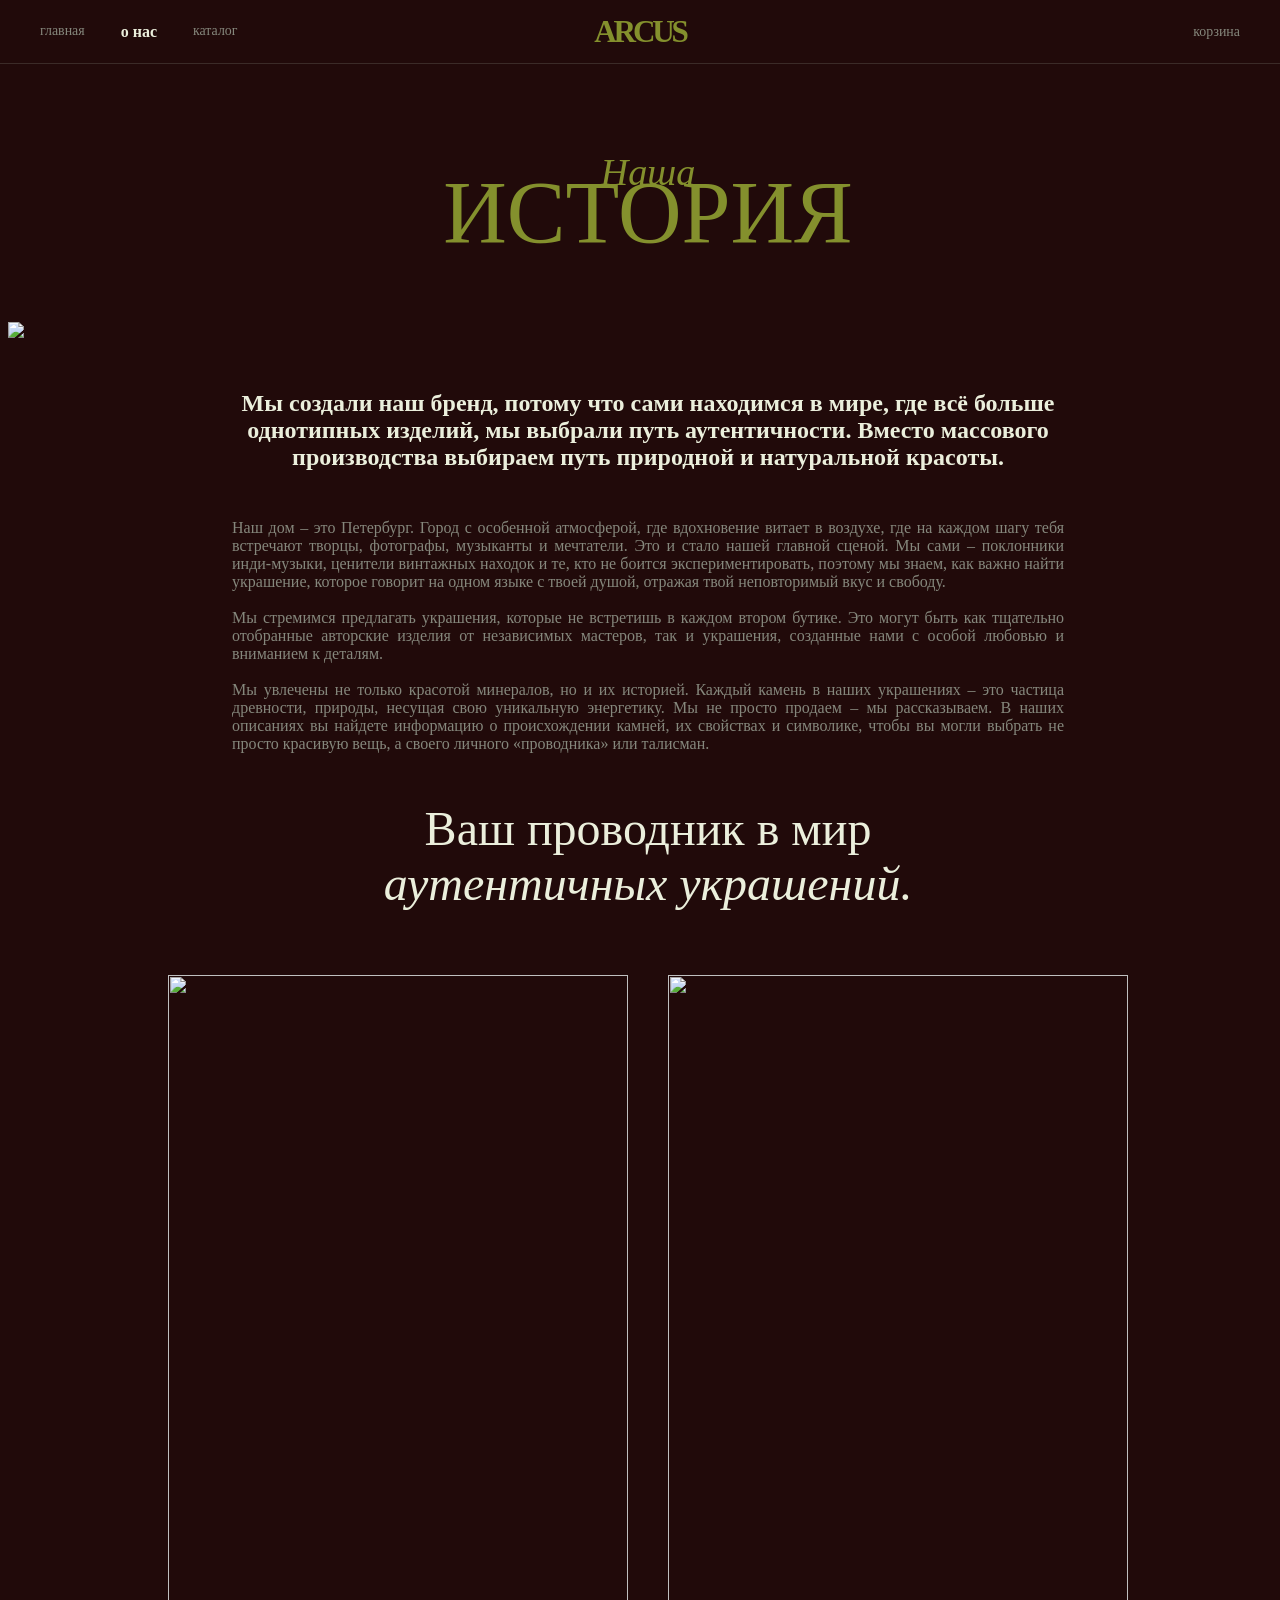
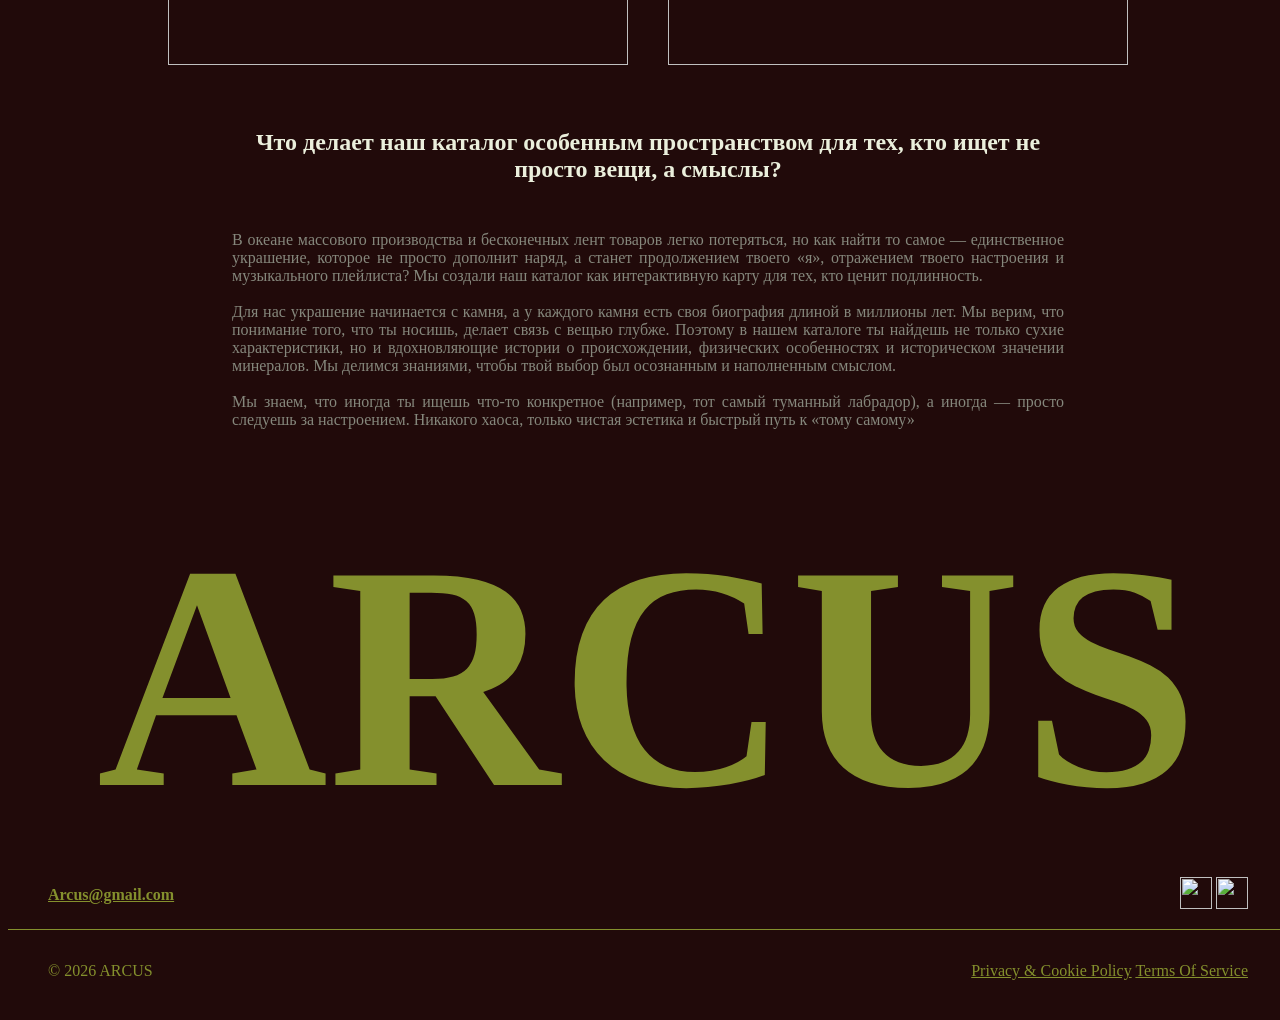
==== about.html @ 4aa3ec5a "Add files via upload" ====
<!DOCTYPE html>
<html lang="en">
<head>
    <meta charset="UTF-8">
    <meta name="viewport" content="width=device-width, initial-scale=1.0">
    <title>О Нас</title>
    <link rel="stylesheet" href="style.css">
     <link rel="icon" type="image/x-icon" href="svg/ARCUS_1.ico">
</head>
<body>




    
     <header>
       <div class="header-grid">

 
      <nav class="nav-left">
       <a href="index.html" class="nav-link ">главная</a>
        <a href="about.html" class="nav-link active">о нас</a>
        <a href="catalog.html" class="nav-link">каталог</a>
      </nav>

    
      <div class="logo">ARCUS</div>

    <nav class="nav-right">
    <a href="#" class="nav-link cart-link" id="desktop-cart-link">
        <span class="cart-text">корзина</span>
        <span class="cart-icon"><img src="svg/shopping-bag-svgrepo-com.svg" width="20"></span>
    </a>
</nav>




      <button class="burger-btn" id="burger-btn" aria-label="Открыть меню">
        <span></span>
        <span></span>
        <span></span>
      </button>

     <div class="mobile-menu" id="mobile-menu">
    <nav class="mobile-nav">
    <a href="index.html" class="nav-link">главная</a>
    <a href="about.html" class="nav-link active">о нас</a>
    <a href="catalog.html" class="nav-link">каталог</a>
</nav>
    </div>



    </header>

   















<main>
    <div class="about-title"> 
        <h2>Наша</h2>
        <h1>ИСТОРИЯ</h1></div>

<div class="about"><img src="img/montsaint-scaled.jpg"></div>

<div class="text-small-container"><div class="about-text narrow">  Мы создали наш бренд, потому что сами находимся в мире, где всё больше однотипных изделий, мы выбрали путь аутентичности. Вместо массового производства выбираем путь природной и натуральной красоты.</div></div>


  
 <div class="text-small-container">
 
 <div class="text-small"><p>Наш дом – это Петербург. Город с особенной атмосферой, где вдохновение витает в воздухе, где на каждом шагу тебя встречают творцы, фотографы, музыканты и мечтатели. Это и стало нашей главной  сценой. Мы сами – поклонники инди-музыки, ценители винтажных находок и те, кто не боится экспериментировать, поэтому мы знаем, как важно найти украшение, которое говорит на одном языке с твоей душой, отражая твой неповторимый вкус и свободу.
    <br>
    <br>Мы стремимся предлагать украшения, которые не встретишь в каждом втором бутике. Это могут быть как тщательно отобранные авторские изделия от независимых мастеров, так и украшения, созданные нами с особой любовью и вниманием к деталям.
    <br>
    <br>Мы увлечены не только красотой минералов, но и их историей. Каждый камень в наших украшениях – это частица древности, природы, несущая свою уникальную энергетику.  Мы не просто продаем – мы рассказываем. В наших описаниях вы найдете информацию о происхождении камней, их свойствах и символике, чтобы вы могли выбрать не просто красивую вещь, а своего личного «проводника» или талисман.</p></div>
</div>


<div class="about-text-2 ">Ваш проводник в мир 
<br><i>аутентичных украшений.</i></div>



<div class = "img-about-container">
<div class="about-img"><img src="img/about/1about.jpg"></div>
<div class="about-img"><img src="img/about/about3.jpg"></div>
</div>

 <div class="text-small-container"><div class="about-text narrow"> Что делает наш каталог особенным пространством для тех, 
кто ищет не просто вещи, а смыслы?</div></div>


 <div class="text-small-container">
 
 <div class="text-small"><p>В океане массового производства и бесконечных лент товаров легко потеряться, но как найти то самое — единственное украшение, которое не просто дополнит наряд, а станет продолжением твоего «я», отражением твоего настроения и музыкального плейлиста? Мы создали наш каталог как интерактивную карту для тех, кто ценит подлинность.
    <br>
    <br>Для нас украшение начинается с камня, а у каждого камня есть своя биография длиной в миллионы лет. Мы верим, что понимание того, что ты носишь, делает связь с вещью глубже. Поэтому в нашем каталоге ты найдешь не только сухие характеристики, но и вдохновляющие истории о происхождении, физических особенностях и историческом значении минералов. Мы делимся знаниями, чтобы твой выбор был осознанным и наполненным смыслом.
    <br>
    <br>Мы знаем, что иногда ты ищешь что-то конкретное (например, тот самый туманный лабрадор), а иногда — просто следуешь за настроением. Никакого хаоса, только чистая эстетика и быстрый путь к «тому самому»</p>
  </div>
</div>
</main>



















     <footer>
  <div class="footer-container">
    <div class="footer-logo">ARCUS</div>
    
    <div class="footer-middle">
      <a href="mailto:Arcus@gmail.com">Arcus@gmail.com</a>

     <div class="social">
        <a href="#"><img src="svg/telegram-svgrepo-com.svg"> </a>
        <a href="#"><img src="svg/instagram-logo-facebook-2-svgrepo-com.svg"></a>
      </div>
    </div>
</div>
<div class ="border"></div>
<div class="footer-container">
    <div class="footer-bottom">
      <p>© 2026 ARCUS</p>
      <div class="terms">
        <a href="#">Privacy & Cookie Policy</a>
        <a href="#">Terms Of Service</a>
      </div>
    </div>
  </div>
</footer>





















<div id="overlay"></div>
<button id="close-modal" class="modal-close-btn" aria-label="Закрыть корзину">
    <svg xmlns="http://www.w3.org/2000/svg" width="28" height="28" viewBox="0 0 24 24" fill="none" stroke="currentColor" stroke-width="2.5" stroke-linecap="round" stroke-linejoin="round">
        <line x1="18" y1="6" x2="6" y2="18"></line>
        <line x1="6" y1="6" x2="18" y2="18"></line>
    </svg>
</button>
<!-- Модальное окно корзины -->
<div id="cart-modal" class="modal">
   
   
  <div class="modal-content">
    <div class="modal-header">  
        <div class="modal-drag-handle"></div>
         <h2 class="form-logo">ARCUS</h2>
    
    </div>
    
    <div class="modal-body" id="modal-body">
     
      <div class="checkout-form">

  <div class="order-header">
    <h3>Ваш заказ:</h3>
    
    <div class="order-item">
      <div class="item-image">
        <img src="img/card/ring1.jpg" alt="Кольцо">
      </div>
      <div class="item-info">
        <div class="item-name">Кольцо золотое<br><span class="item-desc">Размер 18.5</span></div>
        <div class="item-quantity">1 × 22 900 ₽</div>
      </div>
    </div>

    <div class="order-total">
      Сумма: <strong>22 900 ₽</strong>
    </div>
  </div>

  <div class="delivery-section">
    <h3>Доставка</h3>

    <div class="form-grid">

      <!-- Город -->
      <div class="form-group full-width">
        <label for="city">Город</label>
        <div class="input-with-icon">
          <input type="text" id="city" placeholder="Введите город" required>
          <span class="search-icon">
            <svg xmlns="http://www.w3.org/2000/svg" width="20" height="20" viewBox="0 0 24 24" fill="none" stroke="currentColor" stroke-width="2" stroke-linecap="round" stroke-linejoin="round">
              <circle cx="11" cy="11" r="8"></circle>
              <line x1="21" y1="21" x2="16.65" y2="16.65"></line>
            </svg>
          </span>
        </div>
      </div>

      <!-- Способы доставки -->
      <div class="form-group full-width delivery-options">
    <label>Способ доставки</label>
    <div class="radio-group">
        <label class="radio-label">
            <input type="radio" name="delivery" value="cdek">
            <span>Курьерская доставка СДЭК от 6 дней, от 690 ₽</span>
        </label>
        <label class="radio-label">
            <input type="radio" name="delivery" value="pickup">
            <span>Самовывоз из мастерской от 0 дней</span>
        </label>
    </div>
</div>

      <!-- Адрес -->
      <div class="form-group full-width">
        <label for="street">Улица</label>
        <div class="input-with-icon">
          <input type="text" id="street" placeholder="Улица" required>
          <span class="search-icon">
            <svg xmlns="http://www.w3.org/2000/svg" width="20" height="20" viewBox="0 0 24 24" fill="none" stroke="currentColor" stroke-width="2" stroke-linecap="round" stroke-linejoin="round">
              <circle cx="11" cy="11" r="8"></circle>
              <line x1="21" y1="21" x2="16.65" y2="16.65"></line>
            </svg>
          </span>
        </div>
      </div>


    <div class="form-group full-width">
        <label for="house">Дом</label>
        <input type="text" id="house" placeholder="Дом" required>
    </div>

    <div class="form-group full-width">
        <label for="apartment">Квартира/офис</label>
        <input type="text" id="apartment" placeholder="Кв./офис">
    </div>


      <!-- Данные получателя -->
      <div class="form-group full-width">
        <label for="full-name">Введите ФИО</label>
        <input type="text" id="full-name" placeholder="Фамилия Имя Отчество" required>
      </div>

      <div class="form-group full-width">
        <label for="email">E-mail</label>
        <input type="email" id="email" placeholder="your@email.com" required>
      </div>

      <div class="form-group full-width">
        <label for="phone">Контактный телефон</label>
        <input type="tel" id="phone" placeholder="+7 (___) ___-__-__" required>
      </div>

      <!-- Согласие -->
      <div class="form-group full-width consent">
        <label class="checkbox-label">
          <input type="checkbox" required>
          <span>Я принимаю и согласен с условиями и политикой конфиденциальности</span>
        </label>
      </div>

      <!-- Промокод -->
      <div class="form-group full-width">
        <label for="promo">Промокод</label>
        <input type="text" id="promo" placeholder="Введите промокод">
      </div>

    </div>
  </div>

  <div class="form-footer">
    <div class="final-total">
      Итоговая сумма: <strong>22 900 ₽</strong>
    </div>
    <button type="submit" class="submit-button">
      Оформить заказ
    </button>
  </div>

</div>
    </div>
  </div>
</div>
<script>
// Элементы
const cartLink = document.querySelector('.nav-right .nav-link');
const modal = document.getElementById('cart-modal');
const overlay = document.getElementById('overlay');
const closeBtn = document.getElementById('close-modal');  

let scrollY = 0;

// Открытие модального окна
function openCartModal() {
  scrollY = window.scrollY;

  document.body.style.position = 'fixed';
  document.body.style.top = `-${scrollY}px`;
  document.body.style.width = '100%';

  modal.classList.add('show');
  overlay.classList.add('show');
  closeBtn.classList.add('show');      
}

// Закрытие модального окна
function closeCartModal() {
  modal.classList.remove('show');
  overlay.classList.remove('show');
  closeBtn.classList.remove('show');

  document.body.style.position = '';
  document.body.style.top = '';
  document.body.style.width = '';

  window.scrollTo(0, scrollY);
}

// События
cartLink.addEventListener('click', function(e) {
  e.preventDefault();
  openCartModal();
});

closeBtn.addEventListener('click', closeCartModal);
overlay.addEventListener('click', closeCartModal);

// Закрытие по Esc
document.addEventListener('keydown', function(e) {
  if (e.key === "Escape" && modal.classList.contains('show')) {
    closeCartModal();
  }
});

// Burger menu
const burgerBtn = document.getElementById('burger-btn');
const mobileMenu = document.getElementById('mobile-menu');

burgerBtn.addEventListener('click', function() {
  burgerBtn.classList.toggle('open');
  mobileMenu.classList.toggle('open');
  document.body.style.overflow = mobileMenu.classList.contains('open') ? 'hidden' : '';
});

mobileMenu.querySelectorAll('a:not([data-cart])').forEach(function(link) {
  link.addEventListener('click', function() {
    burgerBtn.classList.remove('open');
    mobileMenu.classList.remove('open');
    document.body.style.overflow = '';
  });
});

const mobileCartLink = document.querySelector('#mobile-menu [data-cart]');
if (mobileCartLink) {
  mobileCartLink.addEventListener('click', function(e) {
    e.preventDefault();
    burgerBtn.classList.remove('open');
    mobileMenu.classList.remove('open');
    document.body.style.overflow = '';
    openCartModal();
  });
}
</script>


</body>
</html>
---- style.css ----
/* шрифты*/


@font-face {
  font-family: "Playfair Display";
  src: url("Fonts/PlayfairDisplay-Regular.ttf") format("truetype");
  font-weight: 400;
  font-style: normal;
  font-display: swap;
}

@font-face {
  font-family: "Playfair Display";
  src: url("Fonts/PlayfairDisplay-Italic.ttf") format("truetype");
  font-weight: 400;
  font-style: italic;
  font-display: swap;
}

@font-face {
  font-family: "Playfair Display";
  src: url("Fonts/PlayfairDisplay-Bold.ttf") format("truetype");
  font-weight: 700;
  font-style: normal;
  font-display: swap;
}

@font-face {
  font-family: "Playfair Display";
  src: url("/Fonts/PlayfairDisplay-BoldItalic.ttf") format("truetype");
  font-weight: 700;
  font-style: italic;
  font-display: swap;
}
@font-face {
  font-family: "Playfair Display";
  src: url("Fonts/PlayfairDisplay-SemiBold.ttf") format("truetype");
  font-weight: 600;
  font-style: normal;
  font-display: swap;
}

/* rubik*/
@font-face {
    font-family:"Rubik" ;
    src: url(Fonts/Rubik-Regular.ttf)format("truetype");
    font-weight: 400;
  font-style: normal;
  font-display: swap;
}

@font-face {
    font-family: "Rubik";
    src: url(Fonts/Rubik-SemiBold.ttf);
    font-weight: 600;
  font-style: normal;
}

@font-face {
    font-family: "Rubik";
    src: url(Fonts/Rubik-Bold.ttf) format("truetype");
    font-weight: 700;
    font-style: normal;
}




/* /////////////////////////////////////// */

html, body {
  background-color: #210A0A;
  min-height: 100vh;
  width: 100%;
  overflow-x: hidden;          
}

main {
  margin-top: 4.5rem; 
 
}
html {
    scroll-behavior: smooth;
}

/* /////////////////////////////////////// */


/*header */

header {
  position: fixed;
  top: 0;
  left: 0;
  width: 100%;
  z-index: 1000;
  background-color: #210A0A;
  padding: 0.85rem 0;
  border-bottom: 1px solid #85877c44;
}




.header-grid {
  max-width: 1400px;
  margin: 0 auto;
  padding: 0 2.5rem;
  display: grid;
  grid-template-columns: 1fr auto 1fr;    
  align-items: center;
  gap: 2rem;
  width: 100%;
  box-sizing: border-box;
}


.nav-left {
  display: flex;
  gap: 2.25rem;
  justify-content: flex-start;
  min-width: 0;
}

.logo {
  font-size: 1.95rem;
  font-family: "Playfair Display";
  font-weight: 700;
  letter-spacing: -0.2rem;
  color: #84902D;
  justify-self: center;          
  white-space: nowrap;
}


.nav-right {
  display: flex;
  justify-content: flex-end;
  min-width: 0;
}

.nav-link {
  font-family: "Rubik";
  font-weight: 400;
  font-size: 0.87em;
  color: #85877C;
  text-decoration: none;
  white-space: nowrap;
  transition: all 0.3s;
}

.nav-link:hover,
.active {
  color: #EBEFDC;
 
}
.nav-link:hover { transform: scale(1.07);}
.active {
  font-weight: 700;
  font-size: 1rem;

}



.cart-icon {
    display: none;
}


/*header-end */

/* /////////////////////////////////////// */




/*footer*/


.footer-container {
 
  display: flex;
  flex-direction: column;
  align-items: space-between;
  gap: 1rem;  
    padding: 1rem 2.5rem;
    
}


.footer-logo {
  font-family: "Playfair Display", serif;
  font-size: 20rem;       
  font-weight: 700;
  color:#84902D;
  text-align: center;
  width:100%;
 
}


.footer-middle {
  display: flex;
  justify-content: space-between;
  align-items: center;
  width: 100%;
}

.footer-middle a {font-family:"Playfair Display";
font-weight: 700;
color: #84902D;}
.social a{ text-decoration: none;}
.social a img{width: 2rem; height: 2rem; fill: #84902D;}


.border {border-top: 0.1rem solid #84902D; width: 100%;}


.footer-bottom {
display: flex;
justify-content: space-between;
align-items: center;
width: 100%;
font-family: "Rubik";
font-weight: 400;
font-style: normal;
font-size: 1rem;
color: #84902D;

}

.terms a {
  
  color: #84902D;
}

/*footer-end*/

/* /////////////////////////////////////// */




/*index.html*/
.title{
  font-family: "Playfair Display";
  font-weight: 400;
  font-style: italic;
  font-size: 4.3rem;
  color: #84902D;
  text-align: center;
  margin-top: 1rem;
  margin-bottom: 3rem;
}
.container {
  display: flex;
  justify-content: center; 
  padding: 2rem 2.5rem 6rem;
  gap: 2.5rem;
  flex-wrap: wrap;

}
  
.banner{
border-radius: 12px;
width: 15rem;
height: 20rem; 
background-color: #84902D; 
margin-bottom: 0.5rem;
 transition: all 0.3s;

}

.banner img { width: 100%;
  height: 100%;
  object-fit: cover;             
  object-position: center center; 
border-radius: 12px;}



.banner:hover{
  transform: translateY(-3px);
  filter: brightness(130%); 
}



.container a{
  text-decoration: none;
  color: #EBEFDC;
  font-family: "Playfair Display";
  font-weight: 400;
  font-style: normal;
  font-size: 2rem;
  text-align: center;
   transition: all 0.4s;
}
.container a:hover{
  color: #85877C;
}

/*index.html -end*/



















/* /////////////////////////////////////// */


/* каталог */


.mini-menu {
  font-family: "Rubik";
  font-weight: 400;
  color: #EBEFDC;
  text-align: center;
  margin-bottom: 1.5rem;

}
.mini-menu a {
  color: #EBEFDC;
  text-decoration: none;
  margin: 0 0.5rem;
  transition: color 0.3s;
}

.mini-menu a:hover {
  color: #84902D;
  font-weight: 600;
}

#rings, #earrings, #bracelets, #acessroies {
  padding: 1%;
  height: auto;
  font-family: "Rubik";
    font-weight: 600;
   
    color: #EBEFDC;
    text-align: center;
}

.title2{
  font-family: "Playfair Display";
  font-weight: 400;

  font-size: 3.3rem;
  color: #84902D;
text-align: center;
 padding-top: 1rem;
  margin-bottom: 1rem;
}

.card-container {
  display: flex;
  justify-content: space-evenly; 
  padding: 2rem 2.5rem 6rem;
  gap: 2.5rem;
  flex-wrap: wrap;
  text-decoration: none;

}

.card-container a {

text-decoration: none;
}





.card {
  width: 100%;
  max-width: 350px;                  
  height: auto;                      
  display: flex;
  flex-direction: column;
  align-items: center;
  font-family: "Playfair Display";
  font-size: 1.4rem;
  color: #EBEFDC;
  transition: all 0.4s ease;
  position: relative;
  flex-shrink: 0;                   
}

.card-img {
  width: 100%;
  aspect-ratio: 1 / 1.1;
  margin-bottom: 1.1rem;
  overflow: hidden;
  box-shadow: 0 8px 25px rgba(0, 0, 0, 0.35);
}

.card-img img {
  width: 100%;
  height: 100%;
  object-fit: cover;
  object-position: center;
  transition: transform 0.55s ease;
}

.card:hover .card-img img {
  transform: scale(1.07);
}

.card p {
  font-weight: 600;
}



#rings,
#earrings,
#bracelets,
#acessroies {
    scroll-margin-top: 80px;     
    scroll-padding-top: 80px;    
}




/* ///////////////about//////////////////////// */

.about-title h1{
font-family: "Playfair Display";
font-style: normal;
font-weight: 400;
font-size: 5.5rem;
text-align: center;
color: #84902D;
margin-top: -4rem;
}
.about-title h2{
font-family: "Playfair Display";
font-style: italic;
font-weight: 400;
font-size: 2.4rem;
text-align: center;
color: #84902D;

}

.about-title {padding-top: 2.4rem;
margin: 1rem;}

.about-text{
font-family: "Playfair Display";
font-weight: 600;
font-style: normal;
font-size: 1.5rem;

color: #EBEFDC;
text-align: center;
}
.about-text-2{
font-family: "Playfair Display";
font-weight: 400;
font-style: normal;
font-size: 3rem;

color: #EBEFDC;
text-align: center;
}

.narrow {
  text-align: center;
color: #EBEFDC;
    max-width: 65%;                          
    display: flex;
    align-items: center;
    justify-content: center;
}
.text-small-container {
 
    width: 100%;
  
    display: flex;
    justify-content: center;
    align-items: center;
    margin-top: 2rem;
    margin-bottom: 2rem;
}

.text-small {
  text-align: justify;
color: #85877C;

    max-width: 65%;                          
    display: flex;
    align-items: center;
    justify-content: center;
    
    
}

.text-small p {
  text-align: justify;
 font-family: "Rubik";
font-weight: 400;
}

.about {
  width: 100%;
        
}

.about img {
  width: 100%;                 
  height: auto;                
  margin-bottom: 1rem;            
  object-fit: contain;           
 
}

.img-about-container {
    display: flex;
    justify-content: center;
    gap: 2.5rem;                    
    padding: 2rem 2.5rem;           
    max-width: 1200px;
    margin: 0 auto;
    flex-wrap: nowrap;     
    margin-top: 2rem;   
    margin-bottom: 2rem;      
}

.about-img {
    flex: 1;                      
    max-width: 460px;             
                   
    overflow: hidden;
    aspect-ratio: 1 / 1.5;         
}

.about-img img {
    width: 100%;
    height: 100%;
    object-fit: cover;             
    object-position: center;
   
}



/* Для изображений в about (вариант F) */
.about-img img {
    transition: transform 1.1s cubic-bezier(0.25, 0.1, 0.25, 1);
    will-change: transform;
}

.about-img:hover img {
    transform: scale(1.07);
}












/* /////////////////////////////////////// */



/*карточка  */

.product-page {
    padding: 4rem 0 4rem;
    background-color: #210A0A;
}

.product-wrapper {
    padding: 0 2.5rem;
}

.breadcrumb {
 
    display: flex;
    align-items: center;
    flex-wrap: nowrap;
    gap: 0.35rem;

  
    font-family: "Rubik";
    font-weight: 400;
    font-size: 0.95rem;
    color: #85877C;
    margin-bottom: 2.2rem;
}

.breadcrumb a {
    color: #85877C;
    text-decoration: none;
}

.breadcrumb a:hover {
    color: #EBEFDC;
}


.product-content {
    display: grid;
    grid-template-columns: 1fr 1fr;
    gap: 5rem;
    align-items: start;
}


.product-image {
    max-width: 420px;
    margin-top: 1rem;
}

.product-image img {
    width: 100%;
    aspect-ratio: 1 / 1.2;           
    object-fit: cover;
    object-position: center center;
    
}


.product-info {
    padding-top: 0.5rem;
}

.product-title {
    font-family: "Playfair Display";
    font-size: 2.65rem;
    font-weight: 400;
    color: #EBEFDC;
    margin: 0 0 0.4rem;
    line-height: 1.1;
}

.product-article {
    color: #85877C;
    font-family: "Rubik";
    font-weight: 400;
    margin-bottom: 1.8rem;
}

.product-price {
    font-size: 2.15rem;
    font-weight: 600;
    color: #EBEFDC;;
    margin-bottom: 2.2rem;
}

.product-size label {
    
    font-family: "Rubik";
    color: #EBEFDC;
    margin-bottom: 0.7rem;
    font-size: 1.05rem;
}

.size-select {
    width: 100%;
    max-width: 180px;
    padding: 14px 18px;
    background-color: #210A0A;
    border: 1px solid #85877C;
    color: #EBEFDC;
    font-size: 1.1rem;
    border-radius: 8px;
}

.add-to-cart-btn {
    width: 100%;
    max-width: 360px;
    padding: 18px 0;
    background-color: #84902D;
    color: #210A0A;
    font-family: "Rubik" ;
    font-weight: 600;
    font-size: 1.22rem;
    border-radius: 8px;
    transition: all 0.3s ease;
    margin-top: 2rem;
    margin-bottom: 1rem;
}

.add-to-cart-btn:hover {
    background-color: #EBEFDC;
    transform: translateY(-3px);
}

.product-description {
    font-family: "Rubik";
    line-height: 1.75;
    color: #E5E8D4;
}

















/* ====================== MODAL WINDOW ====================== */


#overlay {
  position: fixed;
  top: 0;
  left: 0;
  width: 100%;
  height: 100%;

  z-index: 9998;
  display: none;
  opacity: 0;
  transition: opacity 0.3s ease;


background: #ebefdc36;
box-shadow: 0 4px 30px rgba(0, 0, 0, 0.1);
backdrop-filter: blur(5px);
-webkit-backdrop-filter: blur(5px);
border: 1px solid rgba(255, 255, 255, 0.3);
}

#overlay.show {
  display: block;
  opacity: 1;
}
.modal {
  position: fixed;
  top: 50%;
  left: 50%;
  transform: translate(-50%, -50%) scale(0.95);
  width: 90%;
  max-width: 500px;                   
  max-height: 92vh;                   
  background-color: #210A0A;
 
  z-index: 9999;
  display: none;
  overflow: hidden;         
  border-radius: 16px;     
   overflow-y: auto;                    
  overscroll-behavior: contain;        
  flex: 1;                      
  scrollbar-width: none;
    
}

.modal.show {
  display: block;
  transform: translate(-50%, -50%) scale(1);
}

.modal-content {
  display: flex;
  flex-direction: column;
  height: 100%;                        
  max-height: 92vh;
}

.modal-header {
  padding: 0.5rem 1rem;
  margin-top: 1rem;
 
}

.modal-body {
  padding-right:  2rem;
   padding-left:  2rem;
   margin-top: -1rem;
 
}


.order-header h3,
.delivery-section h3 {
  font-size: 1rem;
 
}







/* ====================== CHECKOUT FORM TEMPLATE ====================== */

.checkout-form {
  background-color: #210A0A;
  color: #EBEFDC;
  font-family: "Rubik",;
  margin: 1rem;

}

.form-logo {
  font-family: "Playfair Display", serif;
  font-size: 2.2rem;
  font-weight: 700;
  color: #84902D;
  text-align: center;
  margin-top: 0.5rem;
  margin-bottom: 0.5rem;
  letter-spacing: -0.1rem;
}

.order-header h3,
.delivery-section h3 {
  font-family: "Playfair Display", serif;
  font-size: 1.65rem;
  color: #EBEFDC;
  margin-bottom: 1rem;
}


.order-item {
  display: flex;
  gap: 1rem;
  margin-bottom: 1.5rem;
  padding-bottom: 1.5rem;
  border-bottom: 1px solid rgba(132, 144, 45, 0.25);
}

.item-image img {
  width: 70px;
  height: 70px;
  object-fit: cover;
  border-radius: 8px;
  border: 1px solid #84902D;
}

.item-info {
  flex: 1;
}

.item-name {
  font-size: 1.1rem;
  line-height: 1.3;
}

.item-desc {
  font-size: 0.9rem;
  color: #85877C;
}

.item-quantity {
  margin-top: 0.4rem;
  color: #84902D;
  font-weight: 600;
}

.order-total {
  text-align: right;
  font-size: 1.25rem;
  color: #EBEFDC;
}


.form-grid {
  display: grid;
  grid-template-columns: 1fr 1fr;
  gap: 1.2rem 1.5rem;
  margin: 0.5rem ;
  margin-right: 1.5rem;
}




.full-width {
  grid-column: 1 / -1;
}

.form-group label {
  display: block;
  font-family: "Rubik";
    font-weight: 400;
    font-style: normal;
  color: #EBEFDC;;
  margin-bottom: 0.5rem;
  font-size: 0.95rem;
}

.form-group input {
  width: 100%;
  padding: 14px 16px;
  background-color: #210A0A;
  border: 1px solid  #85877C;
  color: #EBEFDC;
  font-size: 1.05rem;
  
}



.input-with-icon {
  position: relative;
}



.search-icon {
  position: absolute;
  right: 1rem;
  top: 50%;
  transform: translateY(-50%);
  color: #85877C;
  pointer-events: none;
}

.radio-group {
    display: flex;
    flex-direction: column;
    gap: 12px;                   
}

.radio-label {
    display: flex;
    align-items: flex-start;      
    gap: 10px;                   
    cursor: pointer;
    font-size: 1.0rem;
    line-height: 1.45;
    color: #EBEFDC;
}


.radio-label input[type="radio"] {
    margin-top: 3px;              
    accent-color: #210A0A;      
    width: 18px;
    height: 18px;
    flex-shrink: 0;               
}


.radio-label span {
    flex: 1;
}

/* Чекбокс */
.consent label {
  display: flex;
  align-items: flex-start;
  gap: 10px;
  cursor: pointer;
  font-size: 0.95rem;
}


/* Кнопка */
.form-footer {
  margin-top: 2.5rem;
  text-align: center;
}

.final-total {
  font-size: 1.35rem;
  margin-bottom: 1.2rem;
  color: #EBEFDC;
}

.submit-button {
  width: 100%;
  padding: 18px;
  background-color: #84902D;
  color: #210A0A;
  font-family: "Rubik", sans-serif;
  font-weight: 700;
  font-size: 1.2rem;
  border: none;
  border-radius: 8px;
  cursor: pointer;
  transition: all 0.3s;
  margin-bottom: 1rem;
}

.submit-button:hover {
  background-color: #EBEFDC;
  transform: translateY(-3px);
}



.modal-close-btn {
    position: fixed;
    top: 28px;
    right: 32px;
    z-index: 10000;
    background: transparent;
    border: none;
    color: #84902D;
    width: 56px;
    height: 56px;
    display: none;
    align-items: center;
    justify-content: center;
    cursor: pointer;
    transition: all 0.4s ease;
    border-radius: 0;
     stroke-width: 1.5;
}

.modal-close-btn.show {
    display: flex;
}

.modal-close-btn svg {
    width: 62px;
    height: 62px;
    stroke-width: 1.5;
    transition: all 0.4s ease;
}

.modal-close-btn:hover {

    transform: rotate(90deg) scale(1.08);
}

.modal-close-btn:hover svg {
    stroke: #EBEFDC;
    stroke-width: 2;
}

@media (max-width: 768px) {
    .modal-close-btn {
        top: 20px;
        right: 20px;
        width: 62px;
        height: 62px;
        border-radius: 0;
    }
    
    .modal-close-btn svg {
        width: 62px;
        height: 62px;
    }
}


@media (max-width: 768px) {
    .modal-close-btn {
        top: 18px;
        right: 20px;
        width: 52px;
        height: 52px;
        border-radius: 0;
    }
    
    .modal-close-btn svg {
        width: 52px;
        height: 52px;
    }
}









/* ====================== VALUES SECTION (большие зелёные блоки) ====================== */

.values-section {
    background-color: #210A0A;
    padding: 2.8rem 2.5rem 2.6rem;
    text-align: center;
}

.values-container {
    max-width: 1250px;
    margin: 0 auto;
    display: flex;
    flex-wrap: wrap;
    justify-content: center;
    gap: 2.2rem;
    padding: 0 15px;
}

.value-card {
    background-color: #2a1515;
    border: 1px solid #84902D55;           /* более заметная зелёная граница */
    border-radius: 16px;
    padding: 1.9rem 1.7rem 1.5rem;
    transition: none;
    width: 100%;
    max-width: 300px;
    flex: 0 1 360px;
}

.value-badge {
    display: inline-block;
    font-family: "Rubik", sans-serif;
    font-size: 0.85rem;
    font-weight: 600;
    letter-spacing: 1.8px;
    color: #84902D;
    border: 1px solid #84902D;
    padding: 5px 20px;
    border-radius: 30px;
    margin-bottom: 1rem;
    text-transform: uppercase;
    background-color: rgba(132, 144, 45, 0.08);   /* лёгкий зелёный фон */
}

.value-title {
    font-family: "Playfair Display", serif;
    font-size: 1.72rem;
    font-weight: 400;
    color: #EBEFDC;
    margin: 0 0 0.9rem 0;
    line-height: 1.15;
}

.value-text {
    font-family: "Rubik", sans-serif;
    font-size: 1.04rem;
    line-height: 1.6;
    color: #E5E8D4;
    margin: 0;
}

/* ====================== MOBILE ====================== */

@media (max-width: 768px) {
    .values-section {
        padding: 2.3rem 1.4rem 2.5rem;
    }
    
    .values-container {
        gap: 2.3rem;
    }
    
    .value-card {
        max-width: 340px;
        padding: 1.7rem 1.5rem 1.4rem;
    }
    
    .value-title {
        font-size: 1.62rem;
    }
    
    .value-text {
        font-size: 1.01rem;
    }
}











/* ====================== BURGER MENU ====================== */

.burger-btn {
  display: none;
  flex-direction: column;
  justify-content: center;
  gap: 5px;
  width: 32px;
  height: 32px;
  background: transparent;
  border: none;
  cursor: pointer;
  padding: 0;
  position: absolute;
  left: 1.2rem;
  top: 50%;
  transform: translateY(-50%);
  z-index: 1001;
}

.burger-btn span {
  display: block;
  width: 100%;
  height: 2px;
  background-color: #EBEFDC;
  border-radius: 2px;
  transition: all 0.3s ease;
  transform-origin: center;
}

.burger-btn.open span:nth-child(1) {
  transform: translateY(7px) rotate(45deg);
}

.burger-btn.open span:nth-child(2) {
  opacity: 0;
  transform: scaleX(0);
}

.burger-btn.open span:nth-child(3) {
  transform: translateY(-7px) rotate(-45deg);
}

.mobile-menu {
  display: none;
  position: fixed;
  top: 0;
  left: 0;
  width: 100%;
  height: 100%;
  background-color: #210A0A;
  z-index: 999;
  flex-direction: column;
  align-items: center;
  justify-content: center;
}

.mobile-nav {
  display: flex;
  flex-direction: column;
  align-items: center;
  gap: 2.5rem;
}

.mobile-nav .nav-link {
  font-size: 1.8rem;
  font-family: "Playfair Display";
  font-weight: 400;
  color: #85877C;
  text-decoration: none;
  transition: color 0.3s;
}

.mobile-nav .nav-link:hover,
.mobile-nav .nav-link.active {
  color: #EBEFDC;
  font-weight: 700;
}


/* ====================== MEDIA QUERIES ====================== */

@media (max-width: 768px) {

  /* --- Header --- */
  .header-grid {
    display: flex;
    justify-content: center;
    position: relative;
    padding: 0 1.2rem;
  }

  .nav-left {
    display: none;
  }

  .burger-btn {
    display: flex;
  }

  /* --- Mobile menu --- */
  .mobile-menu {
    display: flex;
    transform: translateX(-100%);
    transition: transform 0.35s ease;
  }

  .mobile-menu.open {
    transform: translateX(0);
  }

  /* --- Index page --- */
  .title {
    font-size: 2.2rem;
    margin-bottom: 1.5rem;
    padding: 0 1rem;
  }

  .container {
    gap: 1.2rem;
    padding: 1rem 1rem 3rem;
  }

  .banner {
    width: 10rem;
    height: 14rem;
  }

  /* --- About page --- */
  .about-title h1 {
    font-size: 3rem;
    margin-top: -2.5rem;
  }

  .about-title h2 {
    font-size: 1.5rem;
  }

  .about-text {
    font-size: 1.1rem;
    padding: 0 1rem;
  }

  /* --- Catalog page --- */
  .title2 {
    font-size: 2.2rem;
  }

 .card-container {
    gap: 1.5rem;
    padding: 1rem 1.2rem 3rem;
    justify-content: center;
  }
  
  .card {
    max-width: 43vw;          
    min-width: 160px;
    width: 100%;
  }

  /* --- Product card page --- */
  .product-content {
    grid-template-columns: 1fr;
    gap: 1.5rem;
  }

  
    .product-image img {
        aspect-ratio: 1 / 0.82;      
    }
  .product-title {
    font-size: 1.9rem;
  }

  .product-price {
    font-size: 1.6rem;
  }

  .add-to-cart-btn {
    max-width: 100%;
  }

  .product-wrapper {
    padding: 0 1rem;
  }

  .product-page {
    padding: 2.5rem 0 4rem;
  }

  /* --- Footer --- */
  .footer-logo {
    font-size: 4.5rem;
    line-height: 1;
  }

  .footer-container {
    padding: 0.8rem 1.2rem;
  }

  .footer-middle {
    flex-direction: column;
    gap: 0.8rem;
    align-items: flex-start;
  }

  .footer-bottom {
    flex-direction: column;
    gap: 0.5rem;
    align-items: flex-start;
    font-size: 0.8rem;
  }

  .terms {
    display: flex;
    flex-direction: column;
    gap: 0.3rem;
  }

  /* --- Modal / Form --- */
  .modal {
    width: 100%;
    max-width: 100%;
    max-height: 100dvh;
    top: 0;
    left: 0;
    transform: none;
    border-radius: 0;
  }


.cart-link {
    display: flex;
    align-items: center;
    gap: 8px;
    position: relative;
}

.cart-text {
    font-family: "Rubik";
    font-weight: 400;
    font-size: 0.87em;
    color: #85877C;
    white-space: nowrap;
    transition: all 0.3s;
}


}



@media (max-width: 768px) {

    .cart-text {
        display: none;             
    }
.nav-right .cart-link {
        position: absolute;
        right: 12px;          
        top: 50%;
        transform: translateY(-50%);
        padding: 10px 12px;   
        z-index: 10;
    }
    .cart-icon {
        display: inline-block;       
        margin-right: 0,5rem;
    }

  
    .nav-right .cart-link {
        padding: 4px 8px;
        margin-right: -8px;
    }

   
    .mobile-nav .cart-link .cart-text {
        display: none;
    }

    .mobile-nav .cart-link .cart-icon {
        display: inline-block;
        font-size: 2.2rem;
    }
  }
    /* Мобильная корзина - нижний лист */
    


   /* ====================== MOBILE CART (BOTTOM SHEET) ====================== */

@media (max-width: 768px) {
    .modal {
        position: fixed;
        bottom: 0;
        left: 50%;
        transform: translateX(-50%) translateY(100%);
        width: calc(100% - 16px) !important;
        max-width: 480px;
        height: 94vh !important;           /* ← почти на всю высоту */
        max-height: 94vh !important;
        border-radius: 28px ;
        background-color: #210A0A;
      
        overflow: hidden;
        z-index: 9999;
        margin-top: 2rem;
      
    }

    .modal.show {
        transform: translateX(-50%) translateY(0) !important;
    }

    .modal-content {
        height: 100%;
        border-radius: 28px 28px 0 0;
        overflow: hidden;
    }

    /* Полностью скрываем полосу прокрутки */
    .modal-body {
        padding: 0 1.5rem 2rem;
        overflow-y: auto;
        -webkit-overflow-scrolling: touch;
        scrollbar-width: none;           /* Firefox */
        -ms-overflow-style: none;        /* IE/Edge */
    }

    .modal-body::-webkit-scrollbar {
        display: none;                   /* Chrome, Safari, Edge */
    }

   



    .modal-close-btn {
        top: 20px;
        right: 20px;
        z-index: 10001;
    }

   

    /* Адаптация формы для мобильной корзины */
    .checkout-form {
        margin: 0.5rem;
    }

    .form-logo {
        font-size: 1.8rem;
    }

    .order-header h3,
    .delivery-section h3 {
        font-size: 1.3rem;
    }

    .order-item {
        flex-direction: column;
        align-items: center;
        text-align: center;
    }

    .item-image img {
        width: 80px;
        height: 80px;
    }

    .form-grid {
        grid-template-columns: 1fr;
        gap: 1rem;
    }

    .form-group input {
        padding: 12px 14px;
        font-size: 1rem;
    }

    .form-footer {
        flex-direction: column;
        gap: 1rem;
        text-align: center;
    }

    .submit-button {
        width: 100%;
        padding: 14px;
    }

}






@media (max-width: 1200px) {
  .card-container {
    gap: 2rem;
    padding: 2rem 2rem 5rem;
  }
  
  .card {
    max-width: 260px;
  }
}

@media (max-width: 992px) {
  .card-container {
    gap: 1.8rem;
    padding: 1.5rem 1.8rem 4rem;
  }
  
  .card {
    max-width: 240px;
  }
}
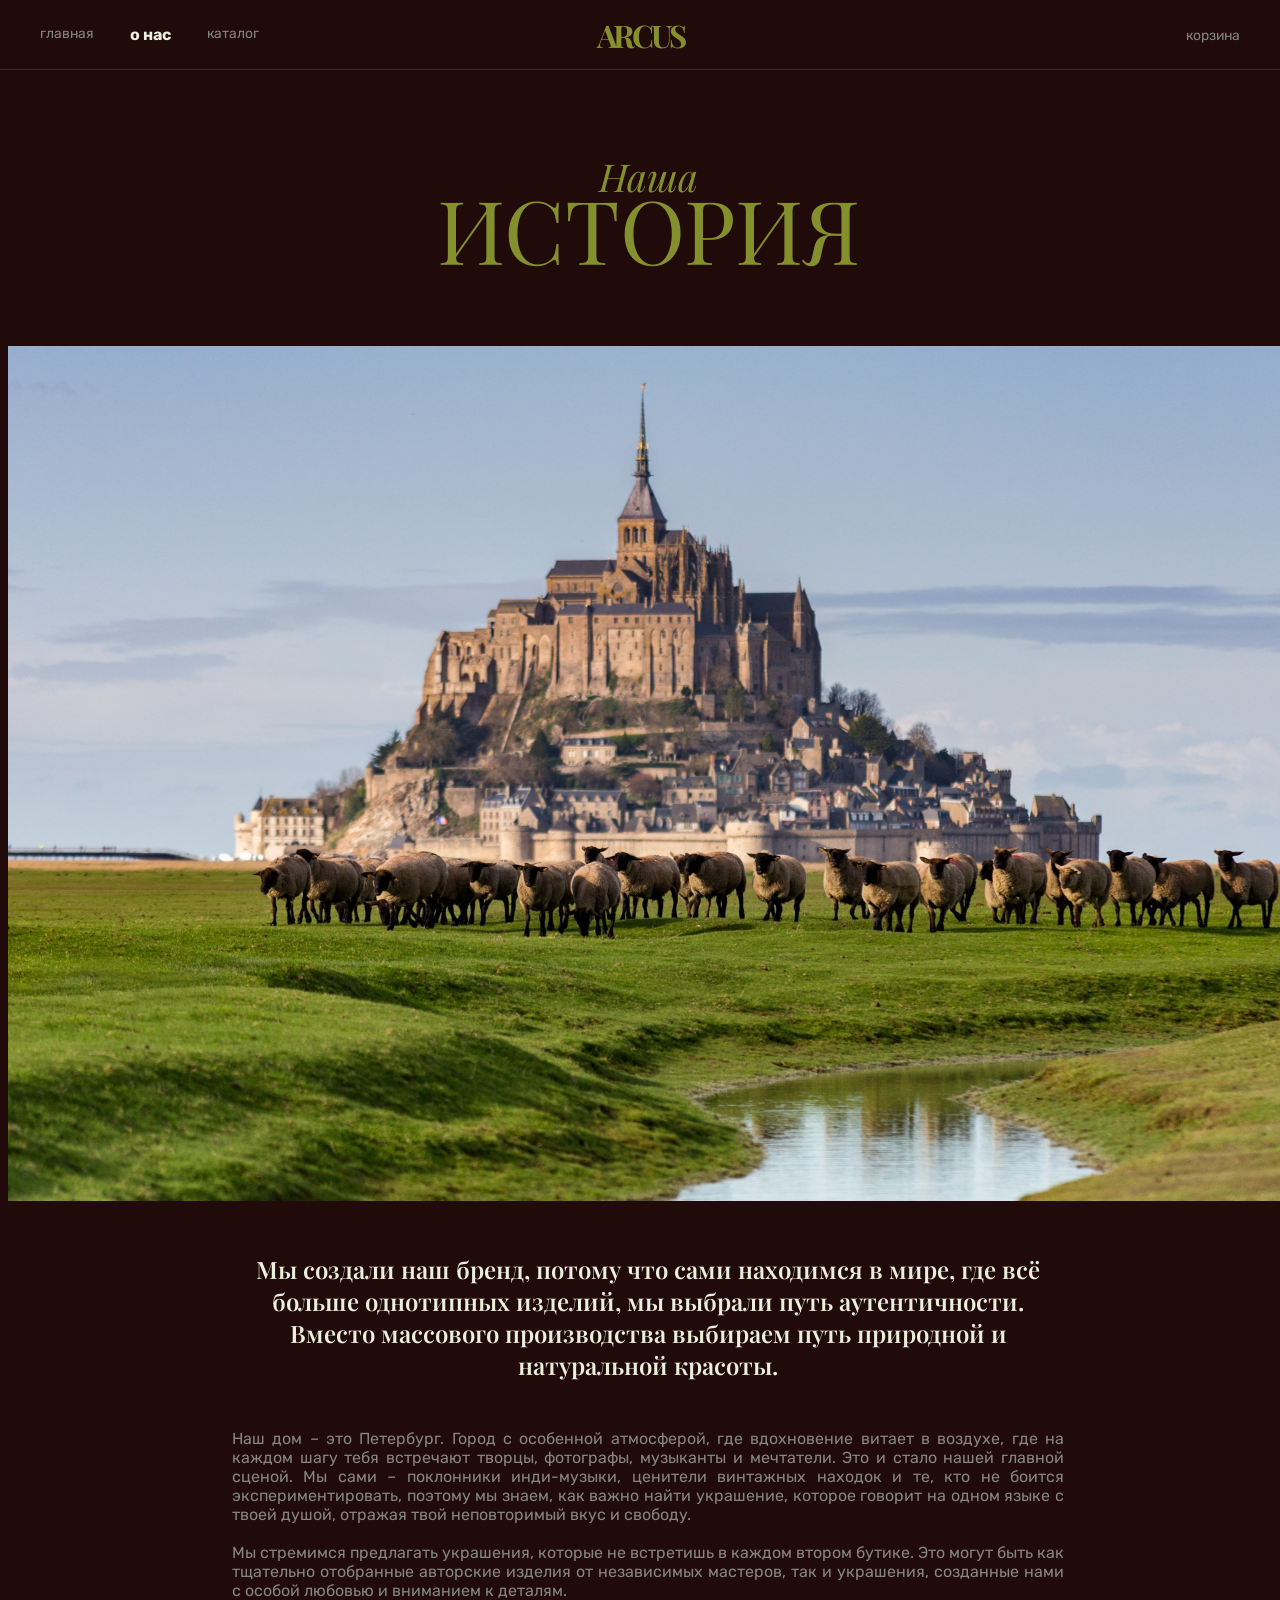
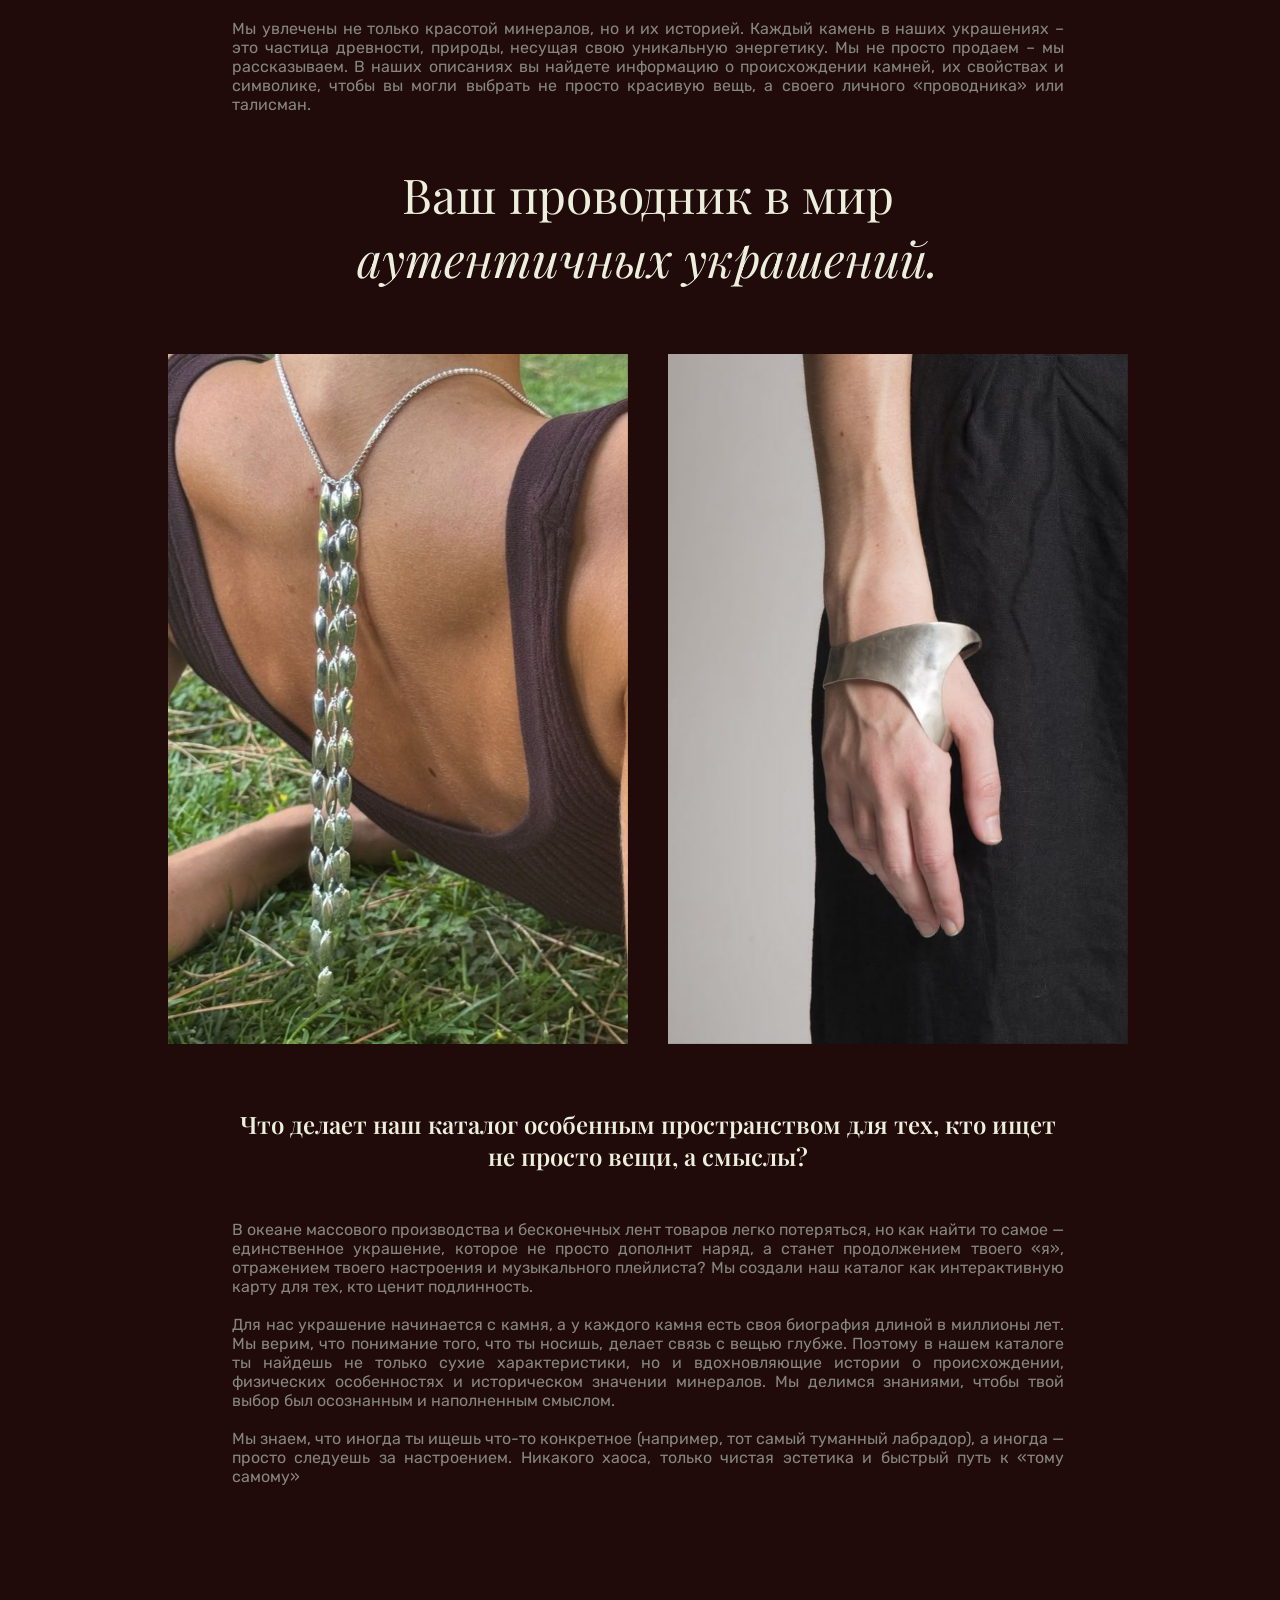
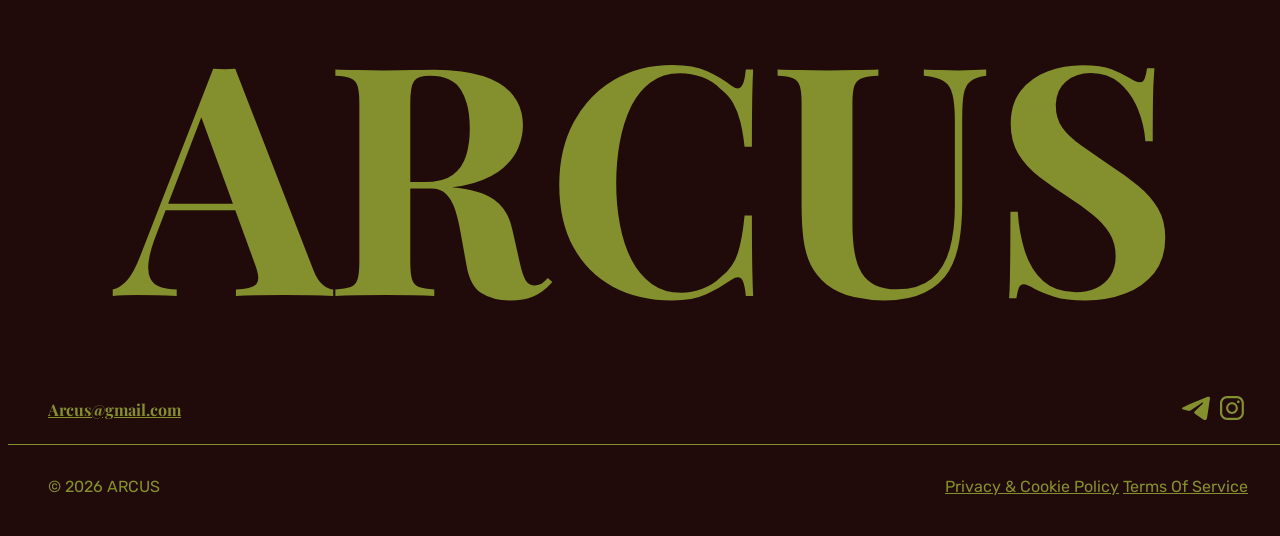
==== commit b23c913c: "Update about.html" ====
--- a/about.html
+++ b/about.html
@@ -244,7 +244,7 @@
     <div class="radio-group">
         <label class="radio-label">
             <input type="radio" name="delivery" value="cdek">
-            <span>Курьерская доставка СДЭК от 6 дней, от 690 ₽</span>
+            <span>Курьерская доставка СДЭК от 6 дней, от 690₽</span>
         </label>
         <label class="radio-label">
             <input type="radio" name="delivery" value="pickup">
@@ -408,4 +408,4 @@
 
 
 </body>
-</html>+</html>
--- a/style.css
+++ b/style.css
@@ -920,7 +920,10 @@
 
 .form-group input {
   width: 100%;
-  padding: 14px 16px;
+  padding-right: 0%;
+  padding-left: 16px;
+  padding-top: 14px;
+  padding-bottom: 14px;
   background-color: #210A0A;
   border: 1px solid  #85877C;
   color: #EBEFDC;
@@ -928,17 +931,16 @@
   
 }
 
-
-
 .input-with-icon {
   position: relative;
 }
 
 
 
+
 .search-icon {
   position: absolute;
-  right: 1rem;
+  right: 0.1rem;
   top: 50%;
   transform: translateY(-50%);
   color: #85877C;
@@ -978,10 +980,23 @@
 /* Чекбокс */
 .consent label {
   display: flex;
-  align-items: flex-start;
-  gap: 10px;
+  align-items: center;
+  gap: 0.8rem;
   cursor: pointer;
   font-size: 0.95rem;
+}
+
+.consent label input[type="checkbox"] {
+  flex-shrink: 0;
+  width: 18px;
+  height: 18px;
+  margin: 0;
+}
+
+.consent label span {
+  flex: 1;
+  display: block;
+  line-height: 1.35;
 }
 
 
@@ -1571,7 +1586,10 @@
     }
 
     .form-group input {
-        padding: 12px 14px;
+      padding-right: 0%;
+  padding-left: 14px;
+  padding-top: 12px;
+  padding-bottom: 12px;
         font-size: 1rem;
     }
 
